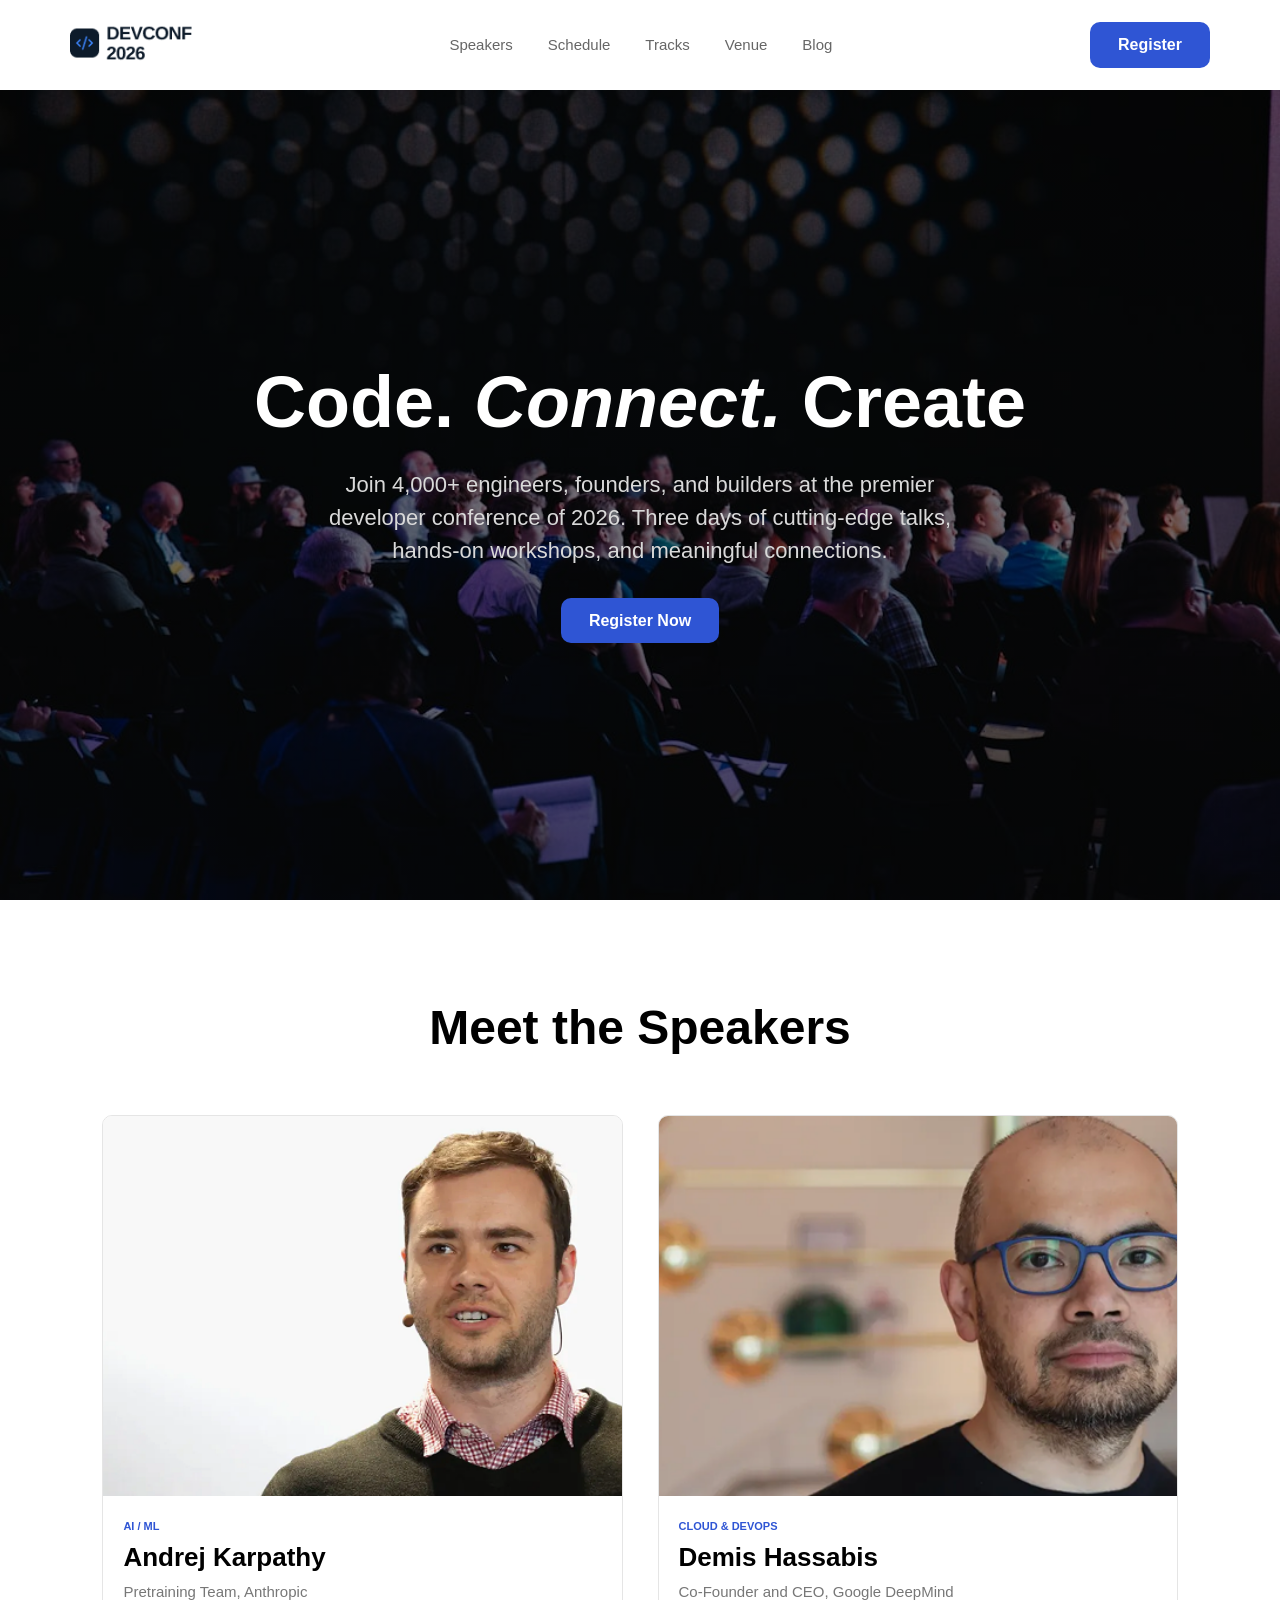
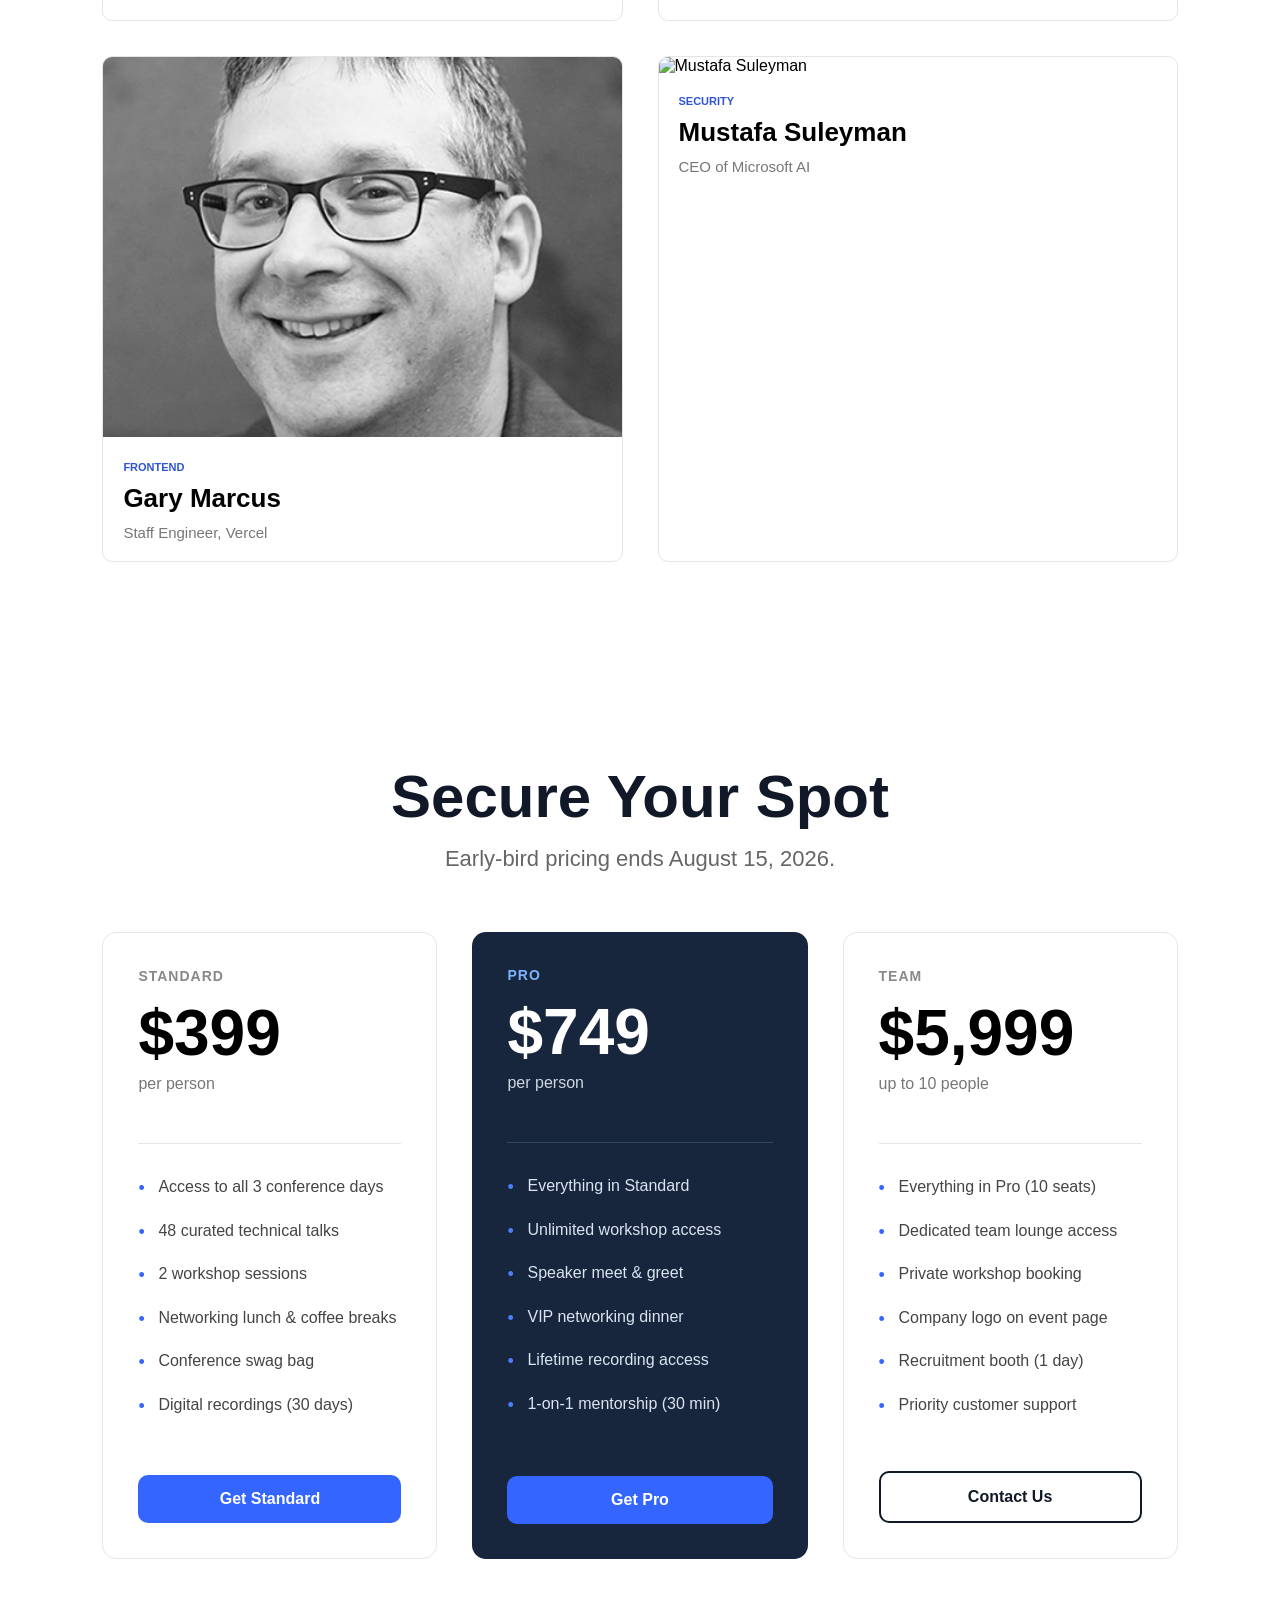
==== index.html @ 4b0dc24e "Rename html.html to index.html" ====
<!DOCTYPE html>
<html lang="en">

<head>
    <meta charset="UTF-8">
    <meta name="viewport" content="width=device-width, initial-scale=1.0">
    <link rel="stylesheet" href="./style.css">
    <title>Document</title>
</head>

<body>
    <header class="navbar">

        <div class="logo">
            <img src="./assets/logo.png" alt="logo">
        </div>

        <nav>
            <ul class="nav-links">
                <li><a href="Speakers.html">Speakers</a></li>
                <li><a href="Schedule.html">Schedule</a></li>
                <li><a href="Tracks.html">Tracks</a></li>
                <li><a href="Venue.html">Venue</a></li>
                <li><a href="Blog.html">Blog</a></li>
            </ul>
        </nav>

        <a href="Register.html" class="register-button">Register</a>
    </header>

    <section class="hero">
        <div class="overlay">
            <h1>
                Code.
                <span>Connect.</span>
                Create
            </h1>

            <p>Join 4,000+ engineers, founders, and builders at the premier developer
                conference of 2026. Three days of cutting-edge talks, hands-on workshops,
                and meaningful connections.
            </p>

            <a href="Register.html" class="register-button">Register Now</a>

        </div>
    </section>

    <section class="speakers">

        <h2>Meet the Speakers</h2>

        <div class="speaker-grid">

            <div class="speaker-card">

                <img src="./assets/andrej.png" alt="Andrej Karpathy">

                <div class="speaker-info">

                    <p class="category">AI / ML</p>

                    <h3>Andrej Karpathy</h3>

                    <p class="designation">
                        Pretraining Team, Anthropic
                    </p>

                </div>

            </div>

            <div class="speaker-card">

                <img src="./assets/demis.png" alt="Demis Hassabis">

                <div class="speaker-info">

                    <p class="category">Cloud & DevOps</p>

                    <h3>Demis Hassabis</h3>

                    <p class="designation">
                        Co-Founder and CEO, Google DeepMind
                    </p>

                </div>

            </div>

            <div class="speaker-card">

                <img src="./assets/gary.png" alt="Gary Marcus">

                <div class="speaker-info">

                    <p class="category">Frontend</p>

                    <h3>Gary Marcus</h3>

                    <p class="designation">
                        Staff Engineer, Vercel
                    </p>

                </div>

            </div>

            <div class="speaker-card">

                <img src="./assets/Mustafa.png" alt="Mustafa Suleyman">

                <div class="speaker-info">

                    <p class="category">Security</p>

                    <h3>Mustafa Suleyman</h3>

                    <p class="designation">
                        CEO of Microsoft AI
                    </p>

                </div>

            </div>

        </div>

    </section>

    <section class="pricing">

        <div class="pricing-header">
            <h2>Secure Your Spot</h2>
            <p>Early-bird pricing ends August 15, 2026.</p>
        </div>

        <div class="pricing-grid">

            <div class="price-card">

                <p class="plan">STANDARD</p>

                <h3>$399</h3>

                <span>per person</span>

                <hr>

                <ul>
                    <li>Access to all 3 conference days</li>
                    <li>48 curated technical talks</li>
                    <li>2 workshop sessions</li>
                    <li>Networking lunch & coffee breaks</li>
                    <li>Conference swag bag</li>
                    <li>Digital recordings (30 days)</li>
                </ul>

                <a href="#">Get Standard</a>

            </div>

            <div class="price-card featured">

                <p class="plan">PRO</p>

                <h3>$749</h3>

                <span>per person</span>

                <hr>

                <ul>
                    <li>Everything in Standard</li>
                    <li>Unlimited workshop access</li>
                    <li>Speaker meet & greet</li>
                    <li>VIP networking dinner</li>
                    <li>Lifetime recording access</li>
                    <li>1-on-1 mentorship (30 min)</li>
                </ul>

                <a href="#">Get Pro</a>

            </div>

            <div class="price-card">

                <p class="plan">TEAM</p>

                <h3>$5,999</h3>

                <span>up to 10 people</span>

                <hr>

                <ul>
                    <li>Everything in Pro (10 seats)</li>
                    <li>Dedicated team lounge access</li>
                    <li>Private workshop booking</li>
                    <li>Company logo on event page</li>
                    <li>Recruitment booth (1 day)</li>
                    <li>Priority customer support</li>
                </ul>

                <a href="#" class="get-button">Contact Us</a>

            </div>

        </div>

    </section>

</body>

</html>
---- style.css ----
*{
    margin:0;
    padding:0;
    box-sizing:border-box;
    font-family:Arial, Helvetica, sans-serif;
}

body{
    background:#fff;
}

.navbar{

    height:90px;
    display:flex;
    justify-content:space-between;
    align-items:center;

    padding:0 70px;
}

.logo img{
    height:40px;
}

.nav-links{

    display:flex;
    list-style:none;
    gap:35px;
}

.nav-links a{

    text-decoration:none;
    color:#666;
    font-size:15px;
    transition:.3s;
}

.nav-links a:hover{
    color:black;
}

.register-button{

    text-decoration:none;
    background:#2f55d4;
    color:white;

    padding:14px 28px;

    border-radius:10px;
    font-weight:bold;

    transition:.3s;
}

.register-button:hover{

    background:#2445b5;
}

.hero{

    height:calc(100vh - 90px);

    background-image:
        linear-gradient(rgba(0,0,0,.55), rgba(0,0,0,.55)),
        url("./assets/banner.jpg");

    background-size:cover;
    background-position:center;

    display:flex;
    justify-content:center;
    align-items:center;

    text-align:center;
}

.overlay{

    max-width:900px;
    color:white;
}

.overlay h1{

    font-size:72px;
    font-weight:700;
    margin-bottom:25px;
}

.overlay span{
    font-style:italic;
}

.overlay p{

    width:75%;
    margin:auto;

    font-size:22px;
    line-height:1.5;

    color:#d9d9d9;

    margin-bottom:45px;
}

.hero-button{

    display:inline-block;

    text-decoration:none;
    color:white;

    background:#2f55d4;

    padding:18px 48px;

    border-radius:12px;

    font-size:24px;
    font-weight:bold;

    transition:.3s;
}

.hero-button:hover{

    background:#2445b5;
}


.speakers{

    padding:100px 8%;
    background:white;
}

.speakers h2{

    text-align:center;
    font-size:48px;
    margin-bottom:60px;
}

.speaker-grid{

    display:grid;

    grid-template-columns:repeat(2,1fr);

    gap:35px;
}

.speaker-card{

    background:white;
    border:1px solid #e5e5e5;
    border-radius:10px;
    overflow:hidden;
    transition:.5s;
}

.speaker-card:hover{

    transform:translateY(-8px);
    box-shadow:0 18px 35px rgba(0, 0, 0, 0.479);
}

.speaker-card img{

    width:100%;
    height: 380px;
    object-fit:cover;
    object-position:center top;
}

.speaker-info{

    padding:20px;
}

.category{

    color:#2f55d4;

    font-size:11px;

    text-transform:uppercase;

    font-weight:bold;

    margin-bottom:10px;
}

.speaker-info h3{

    font-size:26px;

    margin-bottom:10px;
}

.designation{

    color:#777;

    font-size:15px;
}

.pricing{
    padding:100px 8%;
    background:#ffffff;
}

.pricing-header{
    text-align:center;
    margin-bottom:60px;
}

.pricing-header h2{
    font-size:60px;
    color:#111827;
    margin-bottom:15px;
}

.pricing-header p{
    font-size:22px;
    color:#666;
}

.pricing-grid{
    display:grid;
    grid-template-columns:repeat(3,1fr);
    gap:35px;
    align-items:stretch;
}

.price-card{

    background:#fff;
    border:1px solid #e5e7eb;

    border-radius:14px;

    padding:35px;

    display:flex;
    flex-direction:column;

    transition:all .35s ease;
}

.price-card:hover{

    transform:translateY(-10px);

    box-shadow:
        0 18px 35px rgba(0,0,0,.12),
        0 30px 60px rgba(0,0,0,.08);
}

.featured{

    background:#17263d;
    border:none;
    color:white;
}

.featured:hover{

    transform:translateY(-10px);

    box-shadow:
        0 20px 40px rgba(0,0,0,.25),
        0 35px 70px rgba(0,0,0,.18);
}


.plan{

    color:#888;
    font-size:14px;
    font-weight:bold;
    letter-spacing:1px;

    margin-bottom:12px;
}

.price-card h3{

    font-size:64px;
    margin-bottom:5px;
}

.price-card span{

    color:#777;
    margin-bottom:25px;
}

.price-card hr{

    border:none;
    border-top:1px solid #e5e7eb;

    margin:25px 0 30px;
}

.featured .plan{
    color:#7cb3ff;
}

.featured h3{
    color:white;
}

.featured span{
    color:#cfd8e3;
}

.featured hr{
    border-top:1px solid #32455f;
}

.price-card ul{

    list-style:none;
    padding:0;
    margin:0 0 35px;
}

.price-card li{

    position:relative;

    padding-left:20px;

    margin-bottom:18px;

    color:#444;

    line-height:1.6;
}

.price-card li::before{

    content:"•";

    position:absolute;
    left:0;

    color:#3466ff;

    font-size:18px;
}

.featured ul li{

    color:#dbe4f0;
}

.featured li::before{

    color:#4d7cff;
}

.price-card a{

    margin-top:auto;

    text-decoration:none;

    text-align:center;

    background:#3466ff;
    color:white;

    padding:15px;

    border-radius:10px;

    font-weight:600;

    transition:.3s;
}

.price-card a:hover{

    background:#2554e6;
}

.get-button{

    background:white !important;

    color:#111827 !important;

    border:2px solid #111827;
}

.get-button:hover{

    background:#111827 !important;

    color:white !important;
}
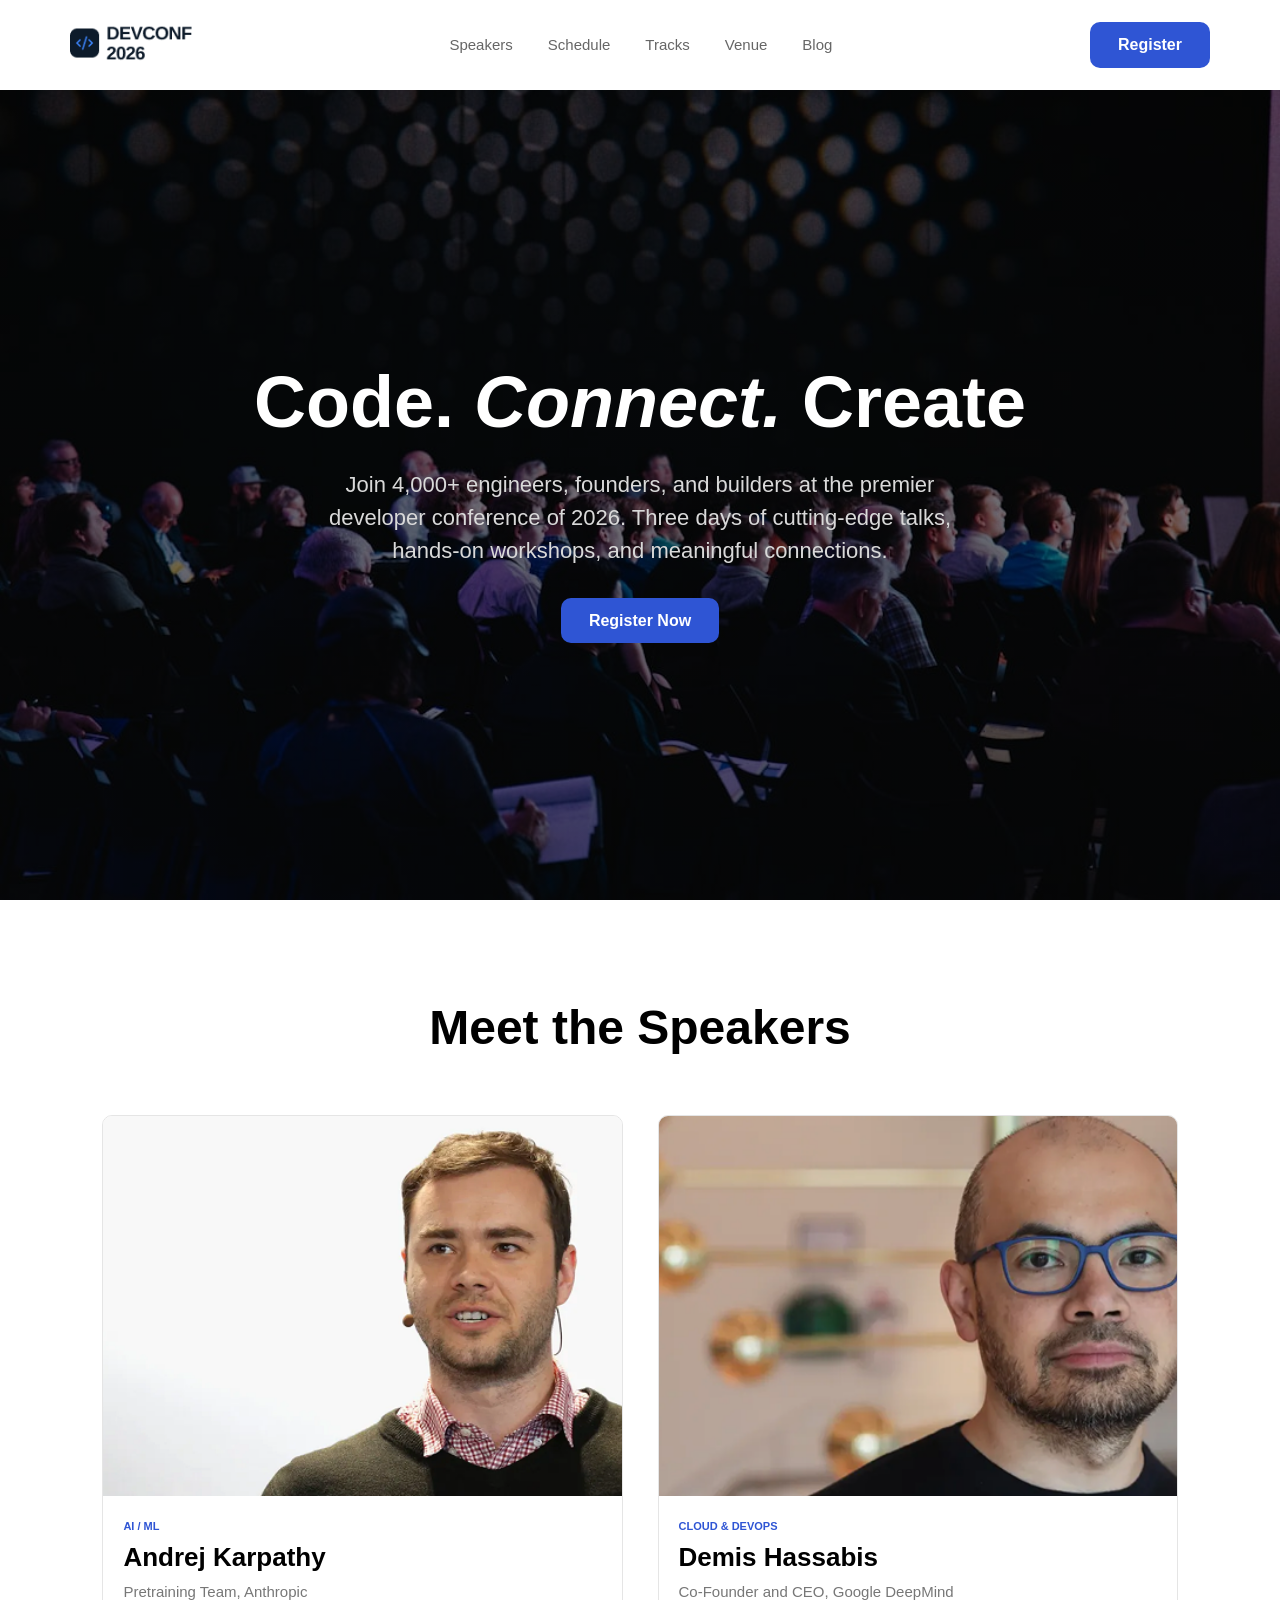
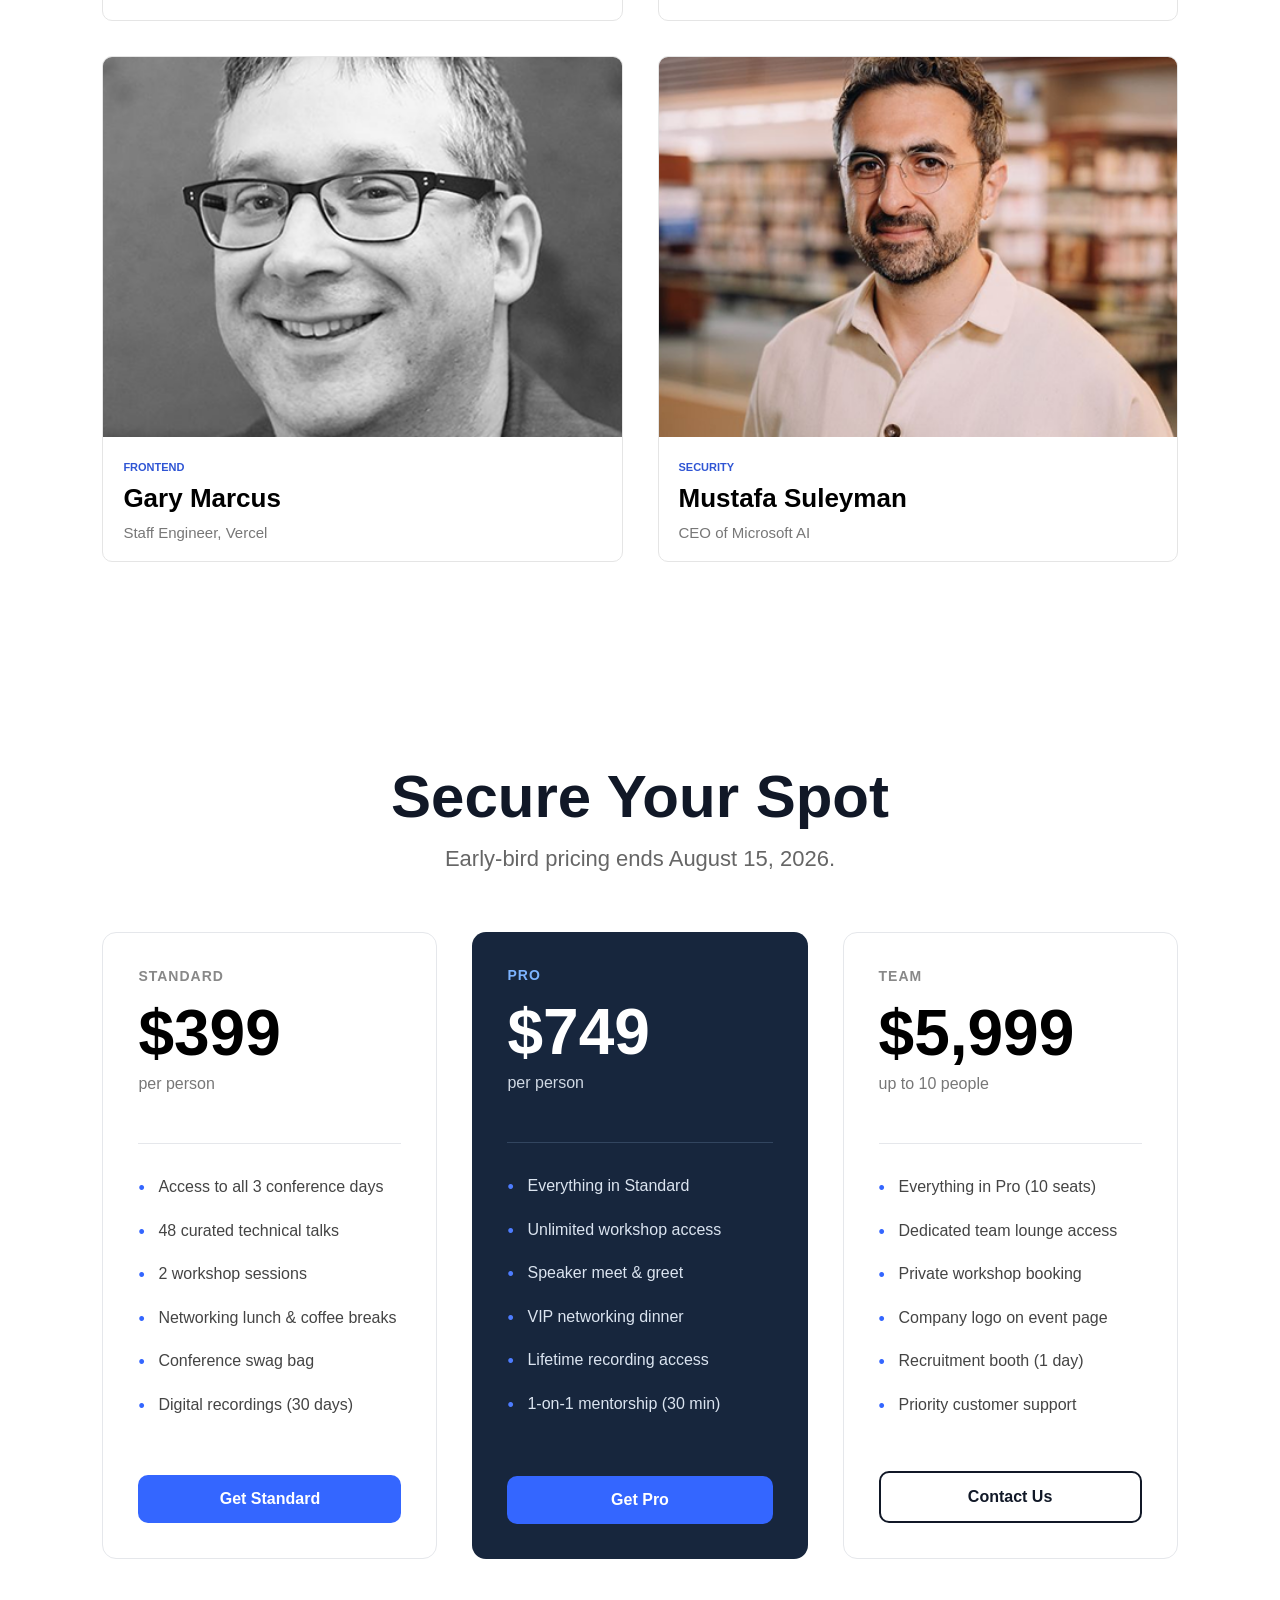
==== commit d7f18c5d: "Fix image source case sensitivity for Mustafa" ====
--- a/index.html
+++ b/index.html
@@ -108,7 +108,7 @@
 
             <div class="speaker-card">
 
-                <img src="./assets/Mustafa.png" alt="Mustafa Suleyman">
+                <img src="./assets/mustafa.png" alt="Mustafa Suleyman">
 
                 <div class="speaker-info">
 
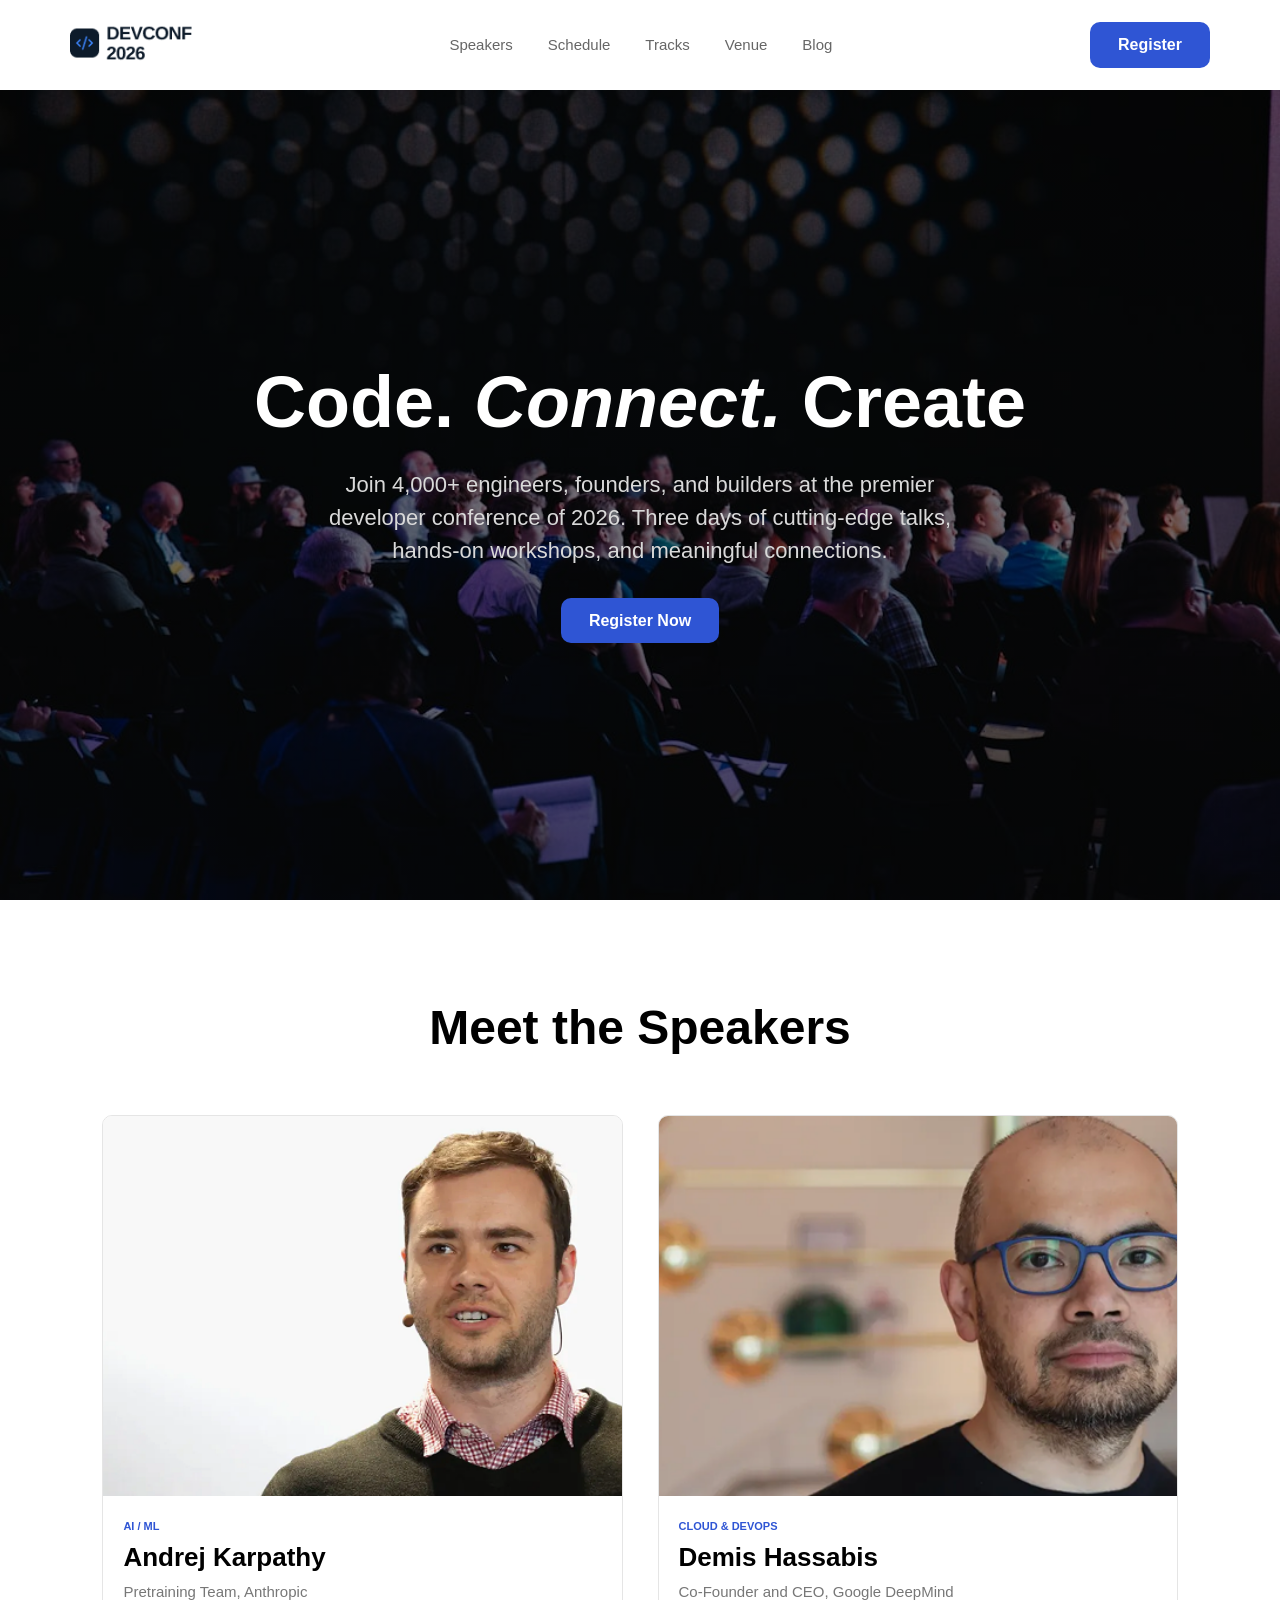
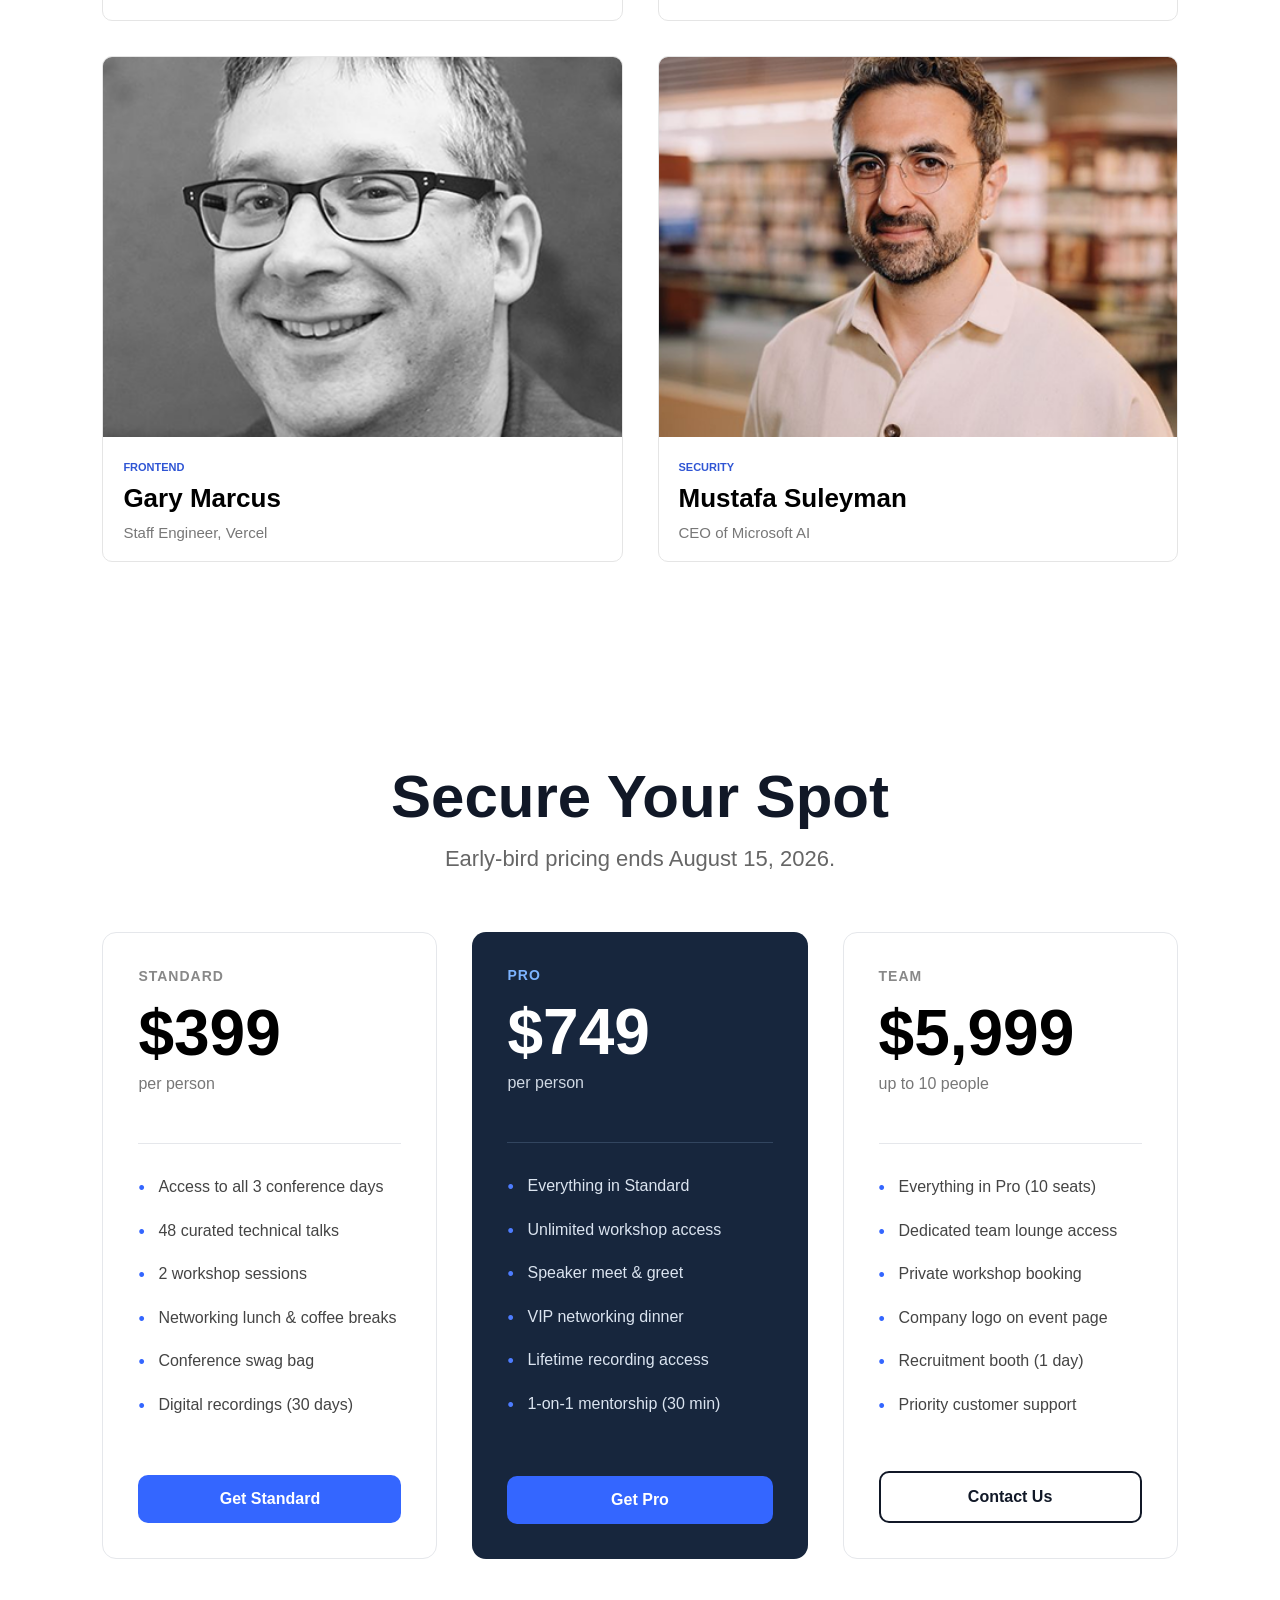
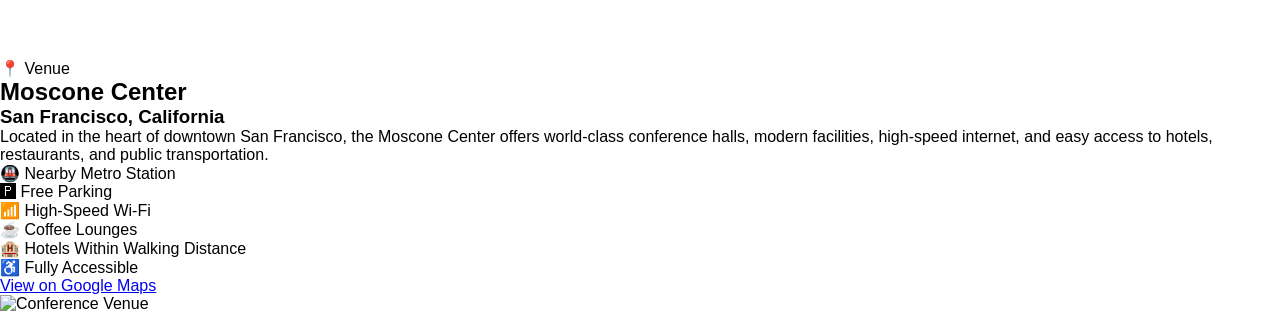
==== commit 85e999f9: "Add venue section with details and image Added a new section for the venue with details including lo" ====
--- a/index.html
+++ b/index.html
@@ -210,6 +210,77 @@
 
     </section>
 
+    <section class="venue">
+
+    <div class="venue-container">
+
+        <div class="venue-info">
+
+            <p class="venue-tag">
+                📍 Venue
+            </p>
+
+            <h2>
+                Moscone Center
+            </h2>
+
+            <h3>
+                San Francisco, California
+            </h3>
+
+            <p class="venue-description">
+                Located in the heart of downtown San Francisco, the Moscone Center
+                offers world-class conference halls, modern facilities, high-speed
+                internet, and easy access to hotels, restaurants, and public
+                transportation.
+            </p>
+
+            <div class="venue-features">
+
+                <div class="feature">
+                    🚇 Nearby Metro Station
+                </div>
+
+                <div class="feature">
+                    🅿 Free Parking
+                </div>
+
+                <div class="feature">
+                    📶 High-Speed Wi-Fi
+                </div>
+
+                <div class="feature">
+                    ☕ Coffee Lounges
+                </div>
+
+                <div class="feature">
+                    🏨 Hotels Within Walking Distance
+                </div>
+
+                <div class="feature">
+                    ♿ Fully Accessible
+                </div>
+
+            </div>
+
+            <a href="#" class="venue-btn">
+                View on Google Maps
+            </a>
+
+        </div>
+
+
+        <div class="venue-image">
+
+            <img src="assets/picture_2853_1.jpg-1600x1200-faksimilie.jpg" alt="Conference Venue">
+
+        </div>
+
+    </div>
+
+</section>
+
+
 </body>
 
 </html>
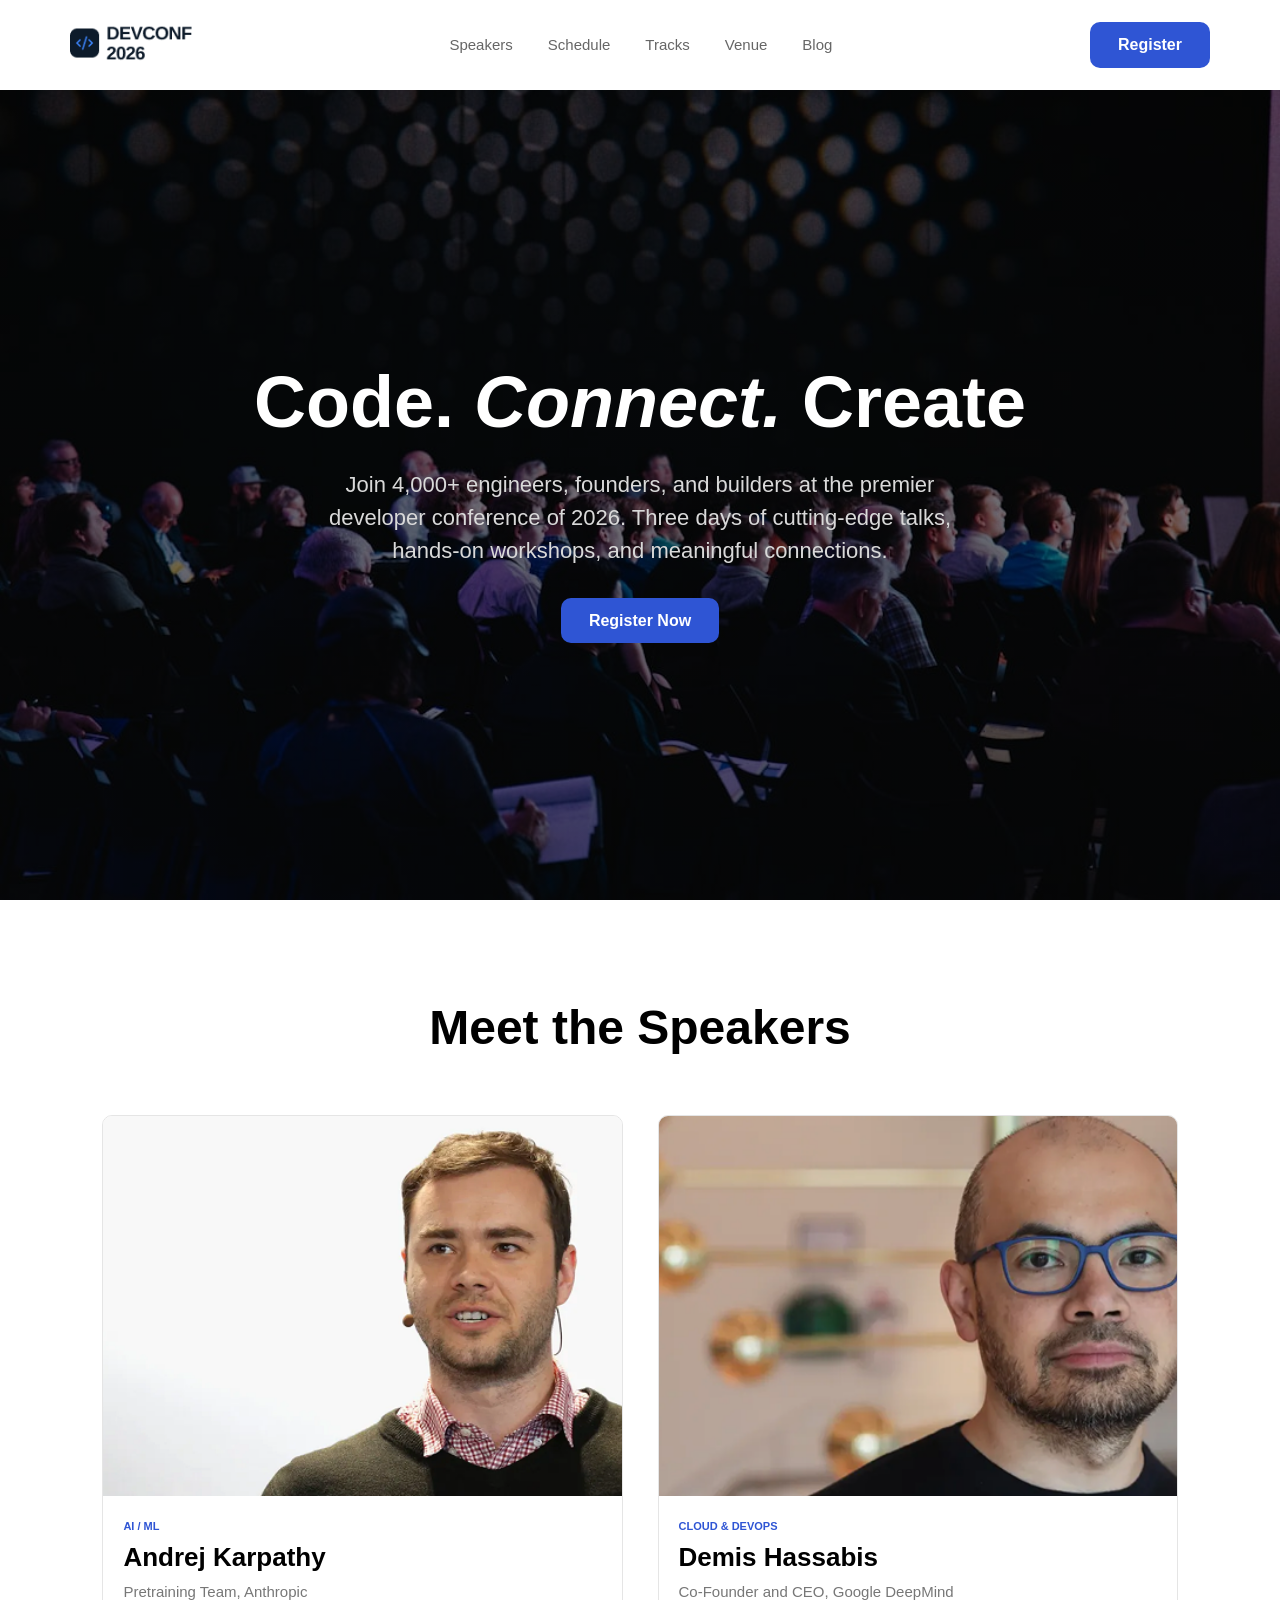
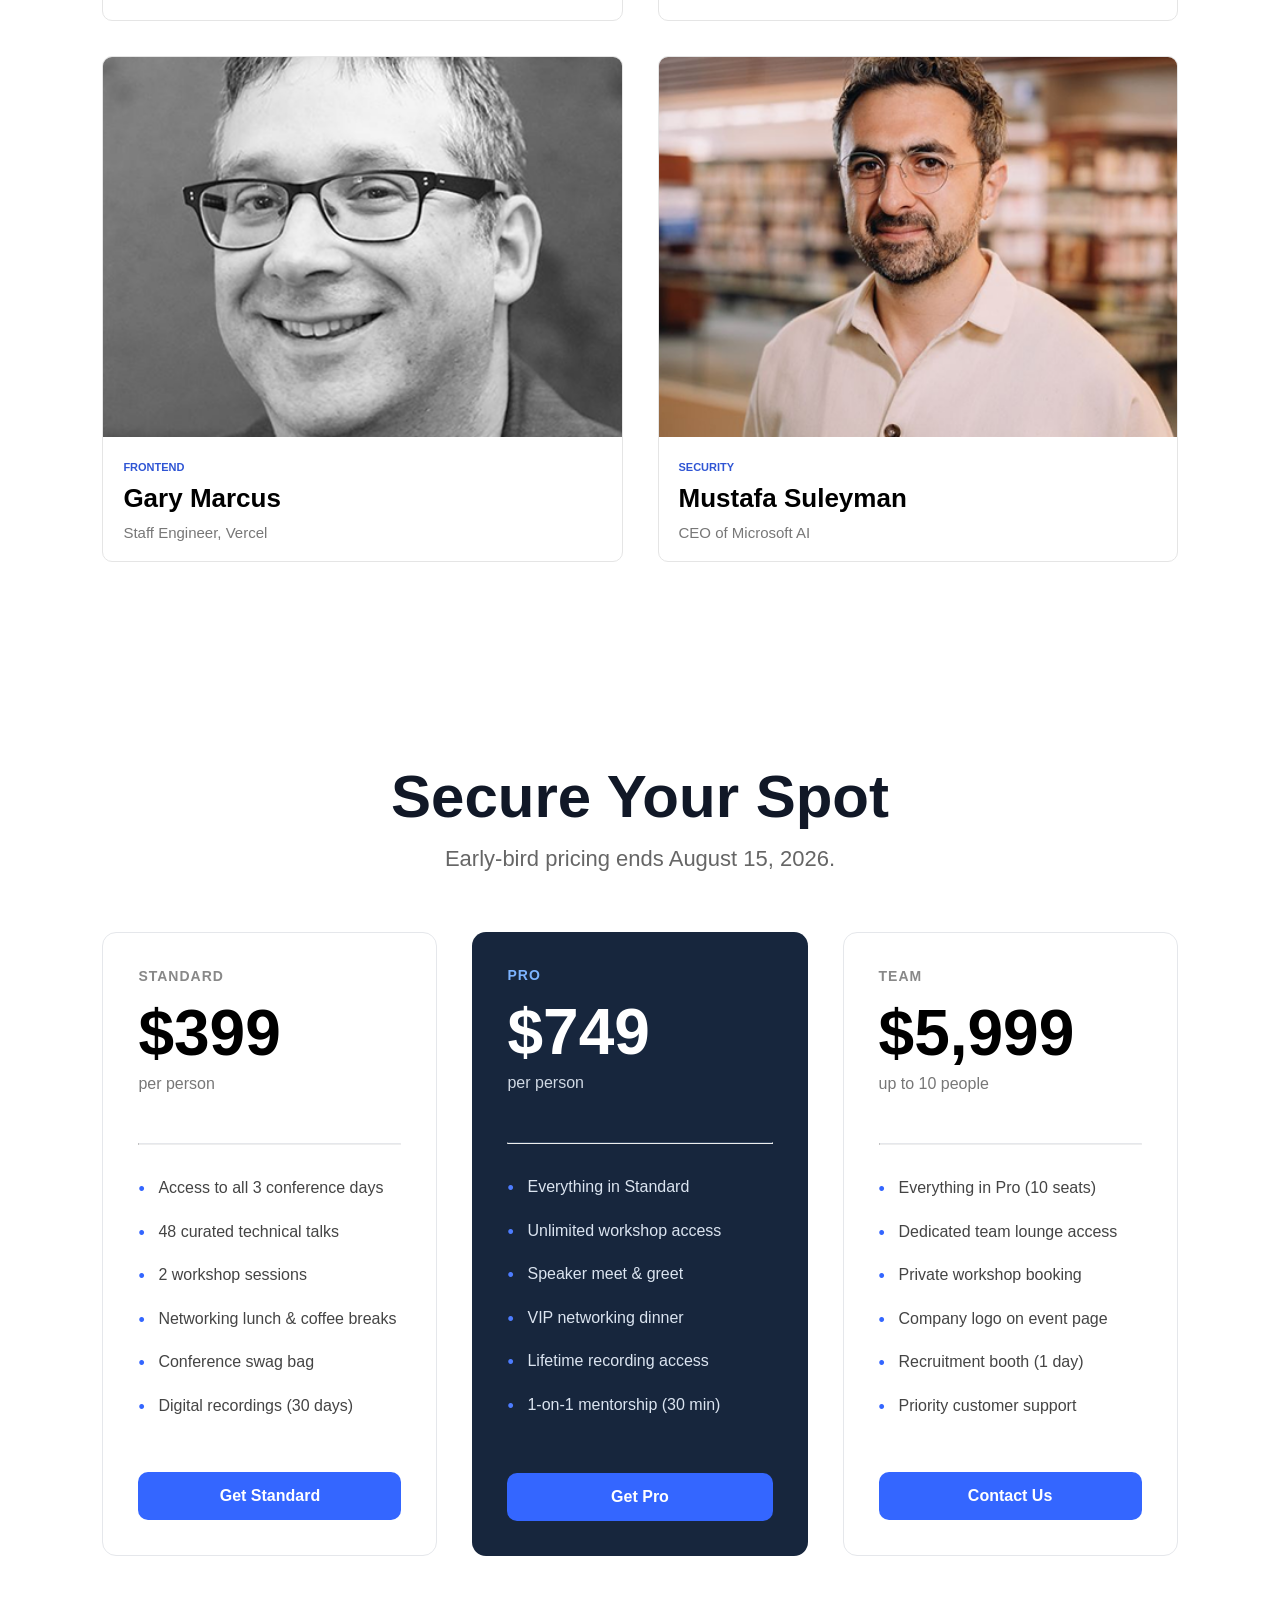
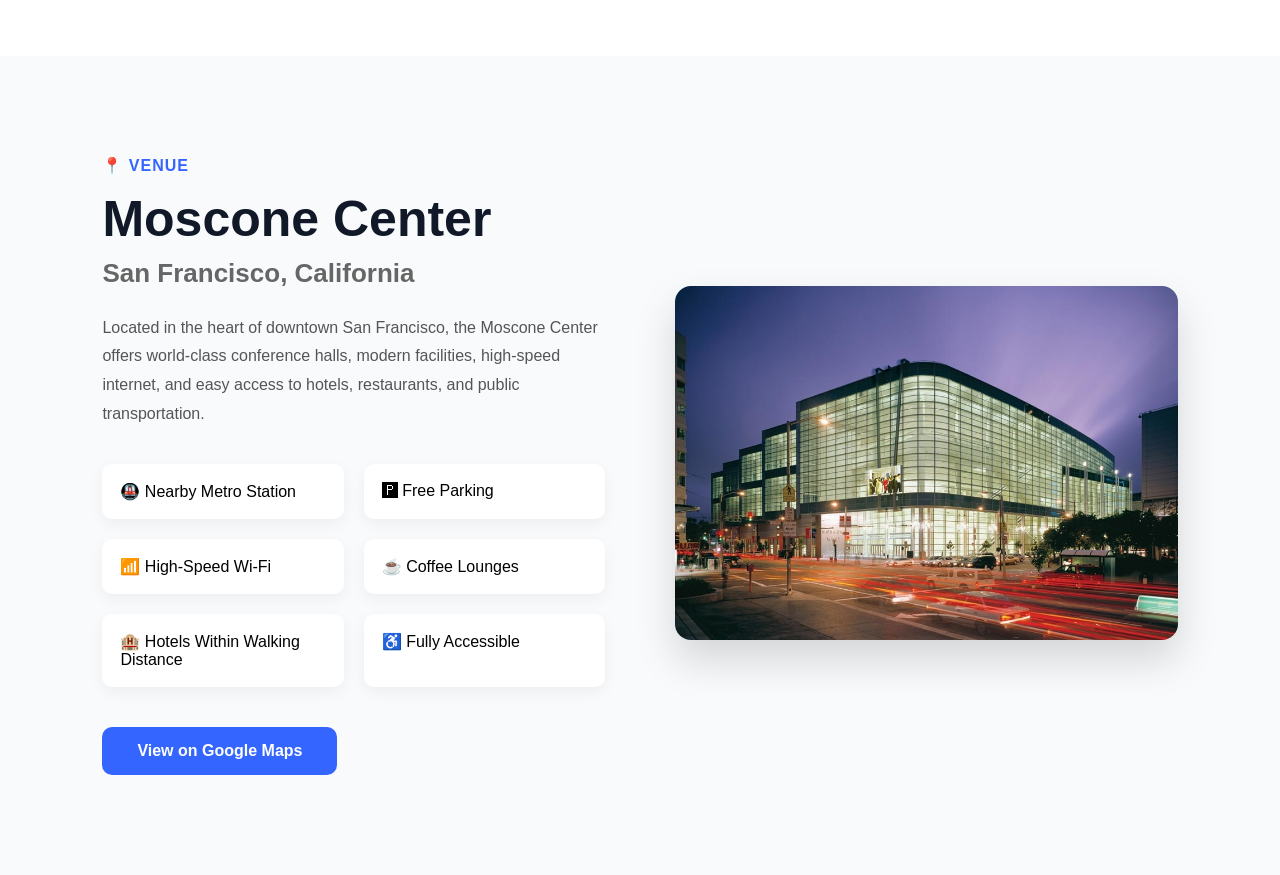
==== commit 6ab11e2e: "Change document title to DEVCONF2026" ====
--- a/index.html
+++ b/index.html
@@ -5,7 +5,7 @@
     <meta charset="UTF-8">
     <meta name="viewport" content="width=device-width, initial-scale=1.0">
     <link rel="stylesheet" href="./style.css">
-    <title>Document</title>
+    <title>DEVCONF2026</title>
 </head>
 
 <body>
--- a/style.css
+++ b/style.css
@@ -10,12 +10,10 @@
 }
 
 .navbar{
-
     height:90px;
     display:flex;
     justify-content:space-between;
     align-items:center;
-
     padding:0 70px;
 }
 
@@ -24,14 +22,12 @@
 }
 
 .nav-links{
-
     display:flex;
     list-style:none;
     gap:35px;
 }
 
 .nav-links a{
-
     text-decoration:none;
     color:#666;
     font-size:15px;
@@ -43,50 +39,38 @@
 }
 
 .register-button{
-
     text-decoration:none;
     background:#2f55d4;
     color:white;
-
     padding:14px 28px;
-
     border-radius:10px;
     font-weight:bold;
-
     transition:.3s;
 }
 
 .register-button:hover{
-
     background:#2445b5;
 }
 
 .hero{
-
     height:calc(100vh - 90px);
-
     background-image:
         linear-gradient(rgba(0,0,0,.55), rgba(0,0,0,.55)),
         url("./assets/banner.jpg");
-
     background-size:cover;
     background-position:center;
-
     display:flex;
     justify-content:center;
     align-items:center;
-
     text-align:center;
 }
 
 .overlay{
-
     max-width:900px;
     color:white;
 }
 
 .overlay h1{
-
     font-size:72px;
     font-weight:700;
     margin-bottom:25px;
@@ -97,67 +81,49 @@
 }
 
 .overlay p{
-
     width:75%;
     margin:auto;
-
     font-size:22px;
     line-height:1.5;
-
     color:#d9d9d9;
-
     margin-bottom:45px;
 }
 
 .hero-button{
-
     display:inline-block;
-
     text-decoration:none;
     color:white;
-
     background:#2f55d4;
-
     padding:18px 48px;
-
     border-radius:12px;
-
     font-size:24px;
     font-weight:bold;
-
     transition:.3s;
 }
 
 .hero-button:hover{
-
     background:#2445b5;
 }
 
 
 .speakers{
-
     padding:100px 8%;
     background:white;
 }
 
 .speakers h2{
-
     text-align:center;
     font-size:48px;
     margin-bottom:60px;
 }
 
 .speaker-grid{
-
     display:grid;
-
     grid-template-columns:repeat(2,1fr);
-
     gap:35px;
 }
 
 .speaker-card{
-
     background:white;
     border:1px solid #e5e5e5;
     border-radius:10px;
@@ -166,13 +132,11 @@
 }
 
 .speaker-card:hover{
-
     transform:translateY(-8px);
     box-shadow:0 18px 35px rgba(0, 0, 0, 0.479);
 }
 
 .speaker-card img{
-
     width:100%;
     height: 380px;
     object-fit:cover;
@@ -180,34 +144,24 @@
 }
 
 .speaker-info{
-
     padding:20px;
 }
 
 .category{
-
     color:#2f55d4;
-
     font-size:11px;
-
     text-transform:uppercase;
-
-    font-weight:bold;
-
+    font-weight:bold;
     margin-bottom:10px;
 }
 
 .speaker-info h3{
-
     font-size:26px;
-
     margin-bottom:10px;
 }
 
 .designation{
-
     color:#777;
-
     font-size:15px;
 }
 
@@ -243,37 +197,28 @@
 
     background:#fff;
     border:1px solid #e5e7eb;
-
     border-radius:14px;
-
     padding:35px;
-
     display:flex;
     flex-direction:column;
-
     transition:all .35s ease;
 }
 
 .price-card:hover{
-
     transform:translateY(-10px);
-
     box-shadow:
         0 18px 35px rgba(0,0,0,.12),
         0 30px 60px rgba(0,0,0,.08);
 }
 
 .featured{
-
     background:#17263d;
     border:none;
     color:white;
 }
 
 .featured:hover{
-
     transform:translateY(-10px);
-
     box-shadow:
         0 20px 40px rgba(0,0,0,.25),
         0 35px 70px rgba(0,0,0,.18);
@@ -281,32 +226,25 @@
 
 
 .plan{
-
     color:#888;
     font-size:14px;
     font-weight:bold;
     letter-spacing:1px;
-
     margin-bottom:12px;
 }
 
 .price-card h3{
-
     font-size:64px;
     margin-bottom:5px;
 }
 
 .price-card span{
-
     color:#777;
     margin-bottom:25px;
 }
 
 .price-card hr{
-
-    border:none;
     border-top:1px solid #e5e7eb;
-
     margin:25px 0 30px;
 }
 
@@ -327,84 +265,184 @@
 }
 
 .price-card ul{
-
     list-style:none;
     padding:0;
     margin:0 0 35px;
 }
 
 .price-card li{
-
     position:relative;
-
     padding-left:20px;
-
     margin-bottom:18px;
-
     color:#444;
-
     line-height:1.6;
 }
 
 .price-card li::before{
-
     content:"•";
-
     position:absolute;
     left:0;
-
     color:#3466ff;
-
     font-size:18px;
 }
 
 .featured ul li{
-
     color:#dbe4f0;
 }
 
 .featured li::before{
-
     color:#4d7cff;
 }
 
 .price-card a{
-
     margin-top:auto;
-
     text-decoration:none;
-
     text-align:center;
-
     background:#3466ff;
     color:white;
-
     padding:15px;
-
     border-radius:10px;
-
     font-weight:600;
-
     transition:.3s;
 }
 
 .price-card a:hover{
-
     background:#2554e6;
 }
 
-.get-button{
-
-    background:white !important;
-
-    color:#111827 !important;
-
-    border:2px solid #111827;
-}
-
-.get-button:hover{
-
-    background:#111827 !important;
-
-    color:white !important;
-}
+/* ===========================
+        Venue Section
+=========================== */
+
+.venue{
+
+    padding:100px 8%;
+    background:#f8fafc;
+}
+
+.venue-container{
+
+    display:grid;
+    grid-template-columns:1fr 1fr;
+    gap:70px;
+    align-items:center;
+}
+
+.venue-tag{
+
+    color:#3466ff;
+    font-weight:bold;
+    text-transform:uppercase;
+    letter-spacing:1px;
+
+    margin-bottom:15px;
+}
+
+.venue h2{
+
+    font-size:50px;
+    color:#111827;
+
+    margin-bottom:10px;
+}
+
+.venue h3{
+
+    font-size:26px;
+    color:#666;
+
+    margin-bottom:25px;
+}
+
+.venue-description{
+
+    color:#555;
+    line-height:1.8;
+
+    margin-bottom:35px;
+}
+
+
+/* ===========================
+        Features
+=========================== */
+
+.venue-features{
+
+    display:grid;
+    grid-template-columns:repeat(2,1fr);
+
+    gap:20px;
+
+    margin-bottom:40px;
+}
+
+.feature{
+
+    background:white;
+
+    padding:18px;
+
+    border-radius:10px;
+
+    box-shadow:0 5px 15px rgba(0,0,0,.05);
+
+    transition:.3s;
+}
+
+.feature:hover{
+
+    transform:translateY(-5px);
+
+    box-shadow:0 12px 25px rgba(0,0,0,.12);
+}
+
+
+/* ===========================
+        Button
+=========================== */
+
+.venue-btn{
+
+    display:inline-block;
+
+    background:#3466ff;
+
+    color:white;
+
+    text-decoration:none;
+
+    padding:15px 35px;
+
+    border-radius:10px;
+
+    font-weight:bold;
+
+    transition:.3s;
+}
+
+.venue-btn:hover{
+
+    background:#2853d9;
+}
+
+
+/* ===========================
+        Image
+=========================== */
+
+.venue-image img{
+
+    width:100%;
+
+    border-radius:16px;
+
+    box-shadow:0 20px 40px rgba(0,0,0,.15);
+
+    transition:.4s;
+}
+
+.venue-image img:hover{
+
+    transform:scale(1.02);
+}
